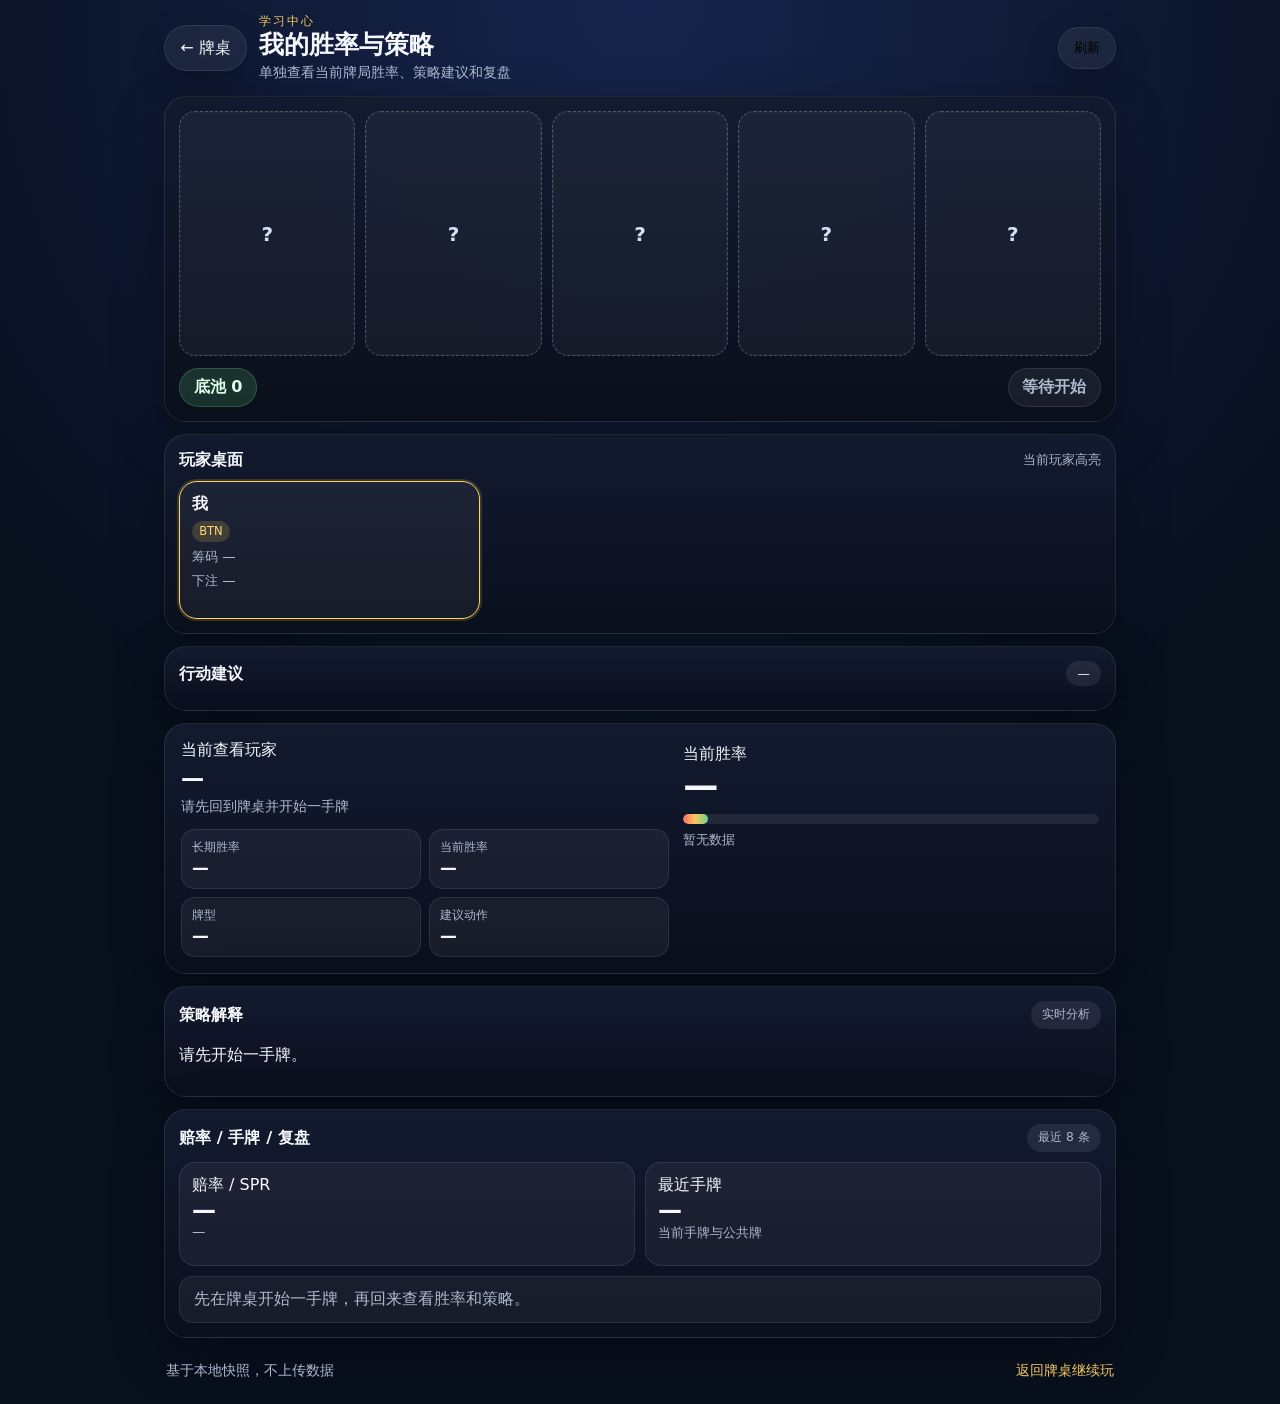
==== advisor.html @ 9787a65c "feat: add dedicated advisor page and learn hub" ====
<!doctype html>
<html lang="zh-Hans">
<head>
  <meta charset="utf-8">
  <meta name="viewport" content="width=device-width, initial-scale=1, maximum-scale=1, viewport-fit=cover">
  <meta name="theme-color" content="#08101e">
  <title>我的胜率与策略 · Feltwise</title>
  <link rel="stylesheet" href="css/advisor.css?v=2">
</head>
<body>
  <div class="app">
    <header class="topbar">
      <a class="back" href="./index.html">← 牌桌</a>
      <div class="titles">
        <div class="eyebrow">学习中心</div>
        <h1>我的胜率与策略</h1>
        <p>单独查看当前牌局胜率、策略建议和复盘</p>
      </div>
      <button id="refresh-btn" class="ghost">刷新</button>
    </header>

    <section class="board card">
      <div class="board-top">
        <div class="slot-group" id="community-slots"></div>
      </div>
      <div class="board-bottom">
        <span class="chip" id="pot-chip">底池 0</span>
        <span class="chip chip-soft" id="phase-chip">等待开始</span>
      </div>
    </section>

    <section class="players card">
      <div class="section-head">
        <h2>玩家桌面</h2>
        <span class="hint">当前玩家高亮</span>
      </div>
      <div id="player-grid" class="player-grid"></div>
    </section>

    <section class="actions card">
      <div class="section-head">
        <h2>行动建议</h2>
        <span id="confidence-pill" class="pill">—</span>
      </div>
      <div class="action-row" id="action-row"></div>
    </section>

    <section class="hero card">
      <div class="hero-left">
        <div class="label">当前查看玩家</div>
        <div id="player-name" class="player-name">—</div>
        <div id="player-meta" class="meta">请先回到牌桌并开始一手牌</div>
        <div class="mini-stats">
          <div><span>长期胜率</span><b id="long-winrate">—</b></div>
          <div><span>当前胜率</span><b id="winrate">—</b></div>
          <div><span>牌型</span><b id="hand-name">—</b></div>
          <div><span>建议动作</span><b id="strategy-action">—</b></div>
        </div>
      </div>
      <div class="hero-right">
        <div class="label">当前胜率</div>
        <div id="winrate-big" class="big">—</div>
        <div class="bar"><i id="winbar"></i></div>
        <div id="equity-text" class="hint">等待局面数据</div>
      </div>
    </section>

    <section class="card detail-card">
      <div class="section-head">
        <h2>策略解释</h2>
        <span class="pill muted">实时分析</span>
      </div>
      <p id="reason-text" class="detail-text">请先开始一手牌。</p>
    </section>

    <section class="card detail-card">
      <div class="section-head">
        <h2>赔率 / 手牌 / 复盘</h2>
        <span class="pill muted">最近 8 条</span>
      </div>
      <div class="detail-grid">
        <div class="subcard">
          <div class="label">赔率 / SPR</div>
          <div id="odds-text" class="big small">—</div>
          <div id="board-text" class="hint">—</div>
        </div>
        <div class="subcard">
          <div class="label">最近手牌</div>
          <div id="hand-text" class="big small">—</div>
          <div class="hint">当前手牌与公共牌</div>
        </div>
      </div>
      <div id="history-list" class="history"></div>
    </section>

    <footer class="footer">
      <span>基于本地快照，不上传数据</span>
      <a href="./index.html">返回牌桌继续玩</a>
    </footer>
  </div>
  <script type="module" src="./js/advisorPage.js"></script>
</body>
</html>
---- css/advisor.css ----
:root{--bg:#08101e;--panel:#11192d;--panel2:#16213a;--panel3:#1b2947;--text:#f5f7fc;--muted:#aeb8cf;--accent:#f5c75e;--green:#67d58f;--red:#ff6b6b;--line:rgba(255,255,255,.09)}*{box-sizing:border-box}html,body{margin:0;min-height:100%;background:radial-gradient(circle at 50% 0%,#17244d 0,#08101e 54%);color:var(--text);font-family:-apple-system,BlinkMacSystemFont,"SF Pro Display",system-ui,sans-serif}a{color:inherit;text-decoration:none}.app{max-width:980px;margin:0 auto;padding:14px 14px 24px}.topbar{display:flex;align-items:center;gap:12px;justify-content:space-between;margin-bottom:14px}.back,.ghost{flex:0 0 auto;padding:.7rem .95rem;border-radius:999px;background:rgba(255,255,255,.06);border:1px solid var(--line);box-shadow:0 14px 34px rgba(0,0,0,.22)}.titles{flex:1}.eyebrow{font-size:.72rem;letter-spacing:.18em;color:var(--accent)}h1{margin:.1rem 0 .25rem;font-size:1.58rem;line-height:1.08}.titles p{margin:0;color:var(--muted);font-size:.88rem;line-height:1.45}.card{background:linear-gradient(180deg,rgba(19,27,48,.97),rgba(11,16,28,.97));border:1px solid var(--line);border-radius:22px;box-shadow:0 18px 54px rgba(0,0,0,.3)}.section-head{display:flex;justify-content:space-between;align-items:center;gap:10px;margin-bottom:10px}.section-head h2{margin:0;font-size:1.03rem}.hint{color:var(--muted);font-size:.84rem}.pill{display:inline-flex;align-items:center;gap:.35rem;padding:.34rem .7rem;border-radius:999px;background:rgba(255,255,255,.08);font-size:.77rem}.pill.muted{color:var(--muted)}.board{padding:14px;margin-bottom:12px}.board-top{display:flex;justify-content:center}.slot-group{width:100%;display:grid;grid-template-columns:repeat(5,1fr);gap:10px}.slot{aspect-ratio:.72;background:rgba(255,255,255,.04);border:1px dashed rgba(255,255,255,.24);border-radius:16px;display:flex;align-items:center;justify-content:center;color:#d6e0f3;font-weight:700;font-size:1.25rem;min-height:58px;box-shadow:inset 0 0 0 1px rgba(255,255,255,.03)}.board-bottom{display:flex;justify-content:space-between;align-items:center;margin-top:12px;gap:10px}.chip{display:inline-flex;align-items:center;justify-content:center;padding:.5rem .85rem;border-radius:999px;background:rgba(71,151,93,.25);border:1px solid rgba(112,218,149,.22);color:#ddffe9;font-weight:700}.chip-soft{background:rgba(255,255,255,.06);border-color:var(--line);color:var(--muted)}.players,.actions,.hero,.detail-card{padding:14px;margin-bottom:12px}.player-grid{display:grid;grid-template-columns:repeat(3,minmax(0,1fr));gap:10px}.player{padding:12px;border-radius:18px;background:rgba(255,255,255,.05);border:1px solid var(--line);min-height:138px;display:flex;flex-direction:column;gap:6px}.player.active{border-color:#ffd75e;box-shadow:0 0 0 2px rgba(245,199,94,.18)}.player .name{font-weight:800;font-size:1rem}.player .pos{display:inline-flex;align-self:flex-start;padding:.2rem .45rem;border-radius:999px;background:rgba(245,199,94,.18);color:#ffd86e;font-size:.72rem}.player .stack,.player .bet{color:var(--muted);font-size:.84rem}.cards{display:flex;gap:6px;margin-top:auto}.card-face{width:46px;height:66px;border-radius:10px;background:linear-gradient(180deg,#fff,#f1f1f1);color:#20283f;display:flex;align-items:center;justify-content:center;font-weight:900;box-shadow:0 7px 18px rgba(0,0,0,.18)}.card-back{width:46px;height:66px;border-radius:10px;background:repeating-linear-gradient(45deg,#4060bf 0,#4060bf 6px,#2c4080 6px,#2c4080 12px);box-shadow:0 7px 18px rgba(0,0,0,.18)}.actions .action-row{display:flex;gap:8px;flex-wrap:wrap}.action-chip{flex:1 1 120px;min-width:120px;padding:.85rem .95rem;border-radius:16px;background:rgba(255,255,255,.05);border:1px solid var(--line);display:flex;justify-content:space-between;align-items:center}.action-chip strong{font-size:1rem}.action-chip small{color:var(--muted)}.action-chip.primary{background:linear-gradient(135deg,rgba(77,130,230,.35),rgba(245,199,94,.18));border-color:rgba(255,255,255,.14)}.action-chip.good{background:rgba(103,213,143,.18)}.action-chip.bad{background:rgba(255,107,107,.16)}.hero{display:grid;grid-template-columns:1.08fr .92fr;gap:14px;padding:16px}.player-name{font-size:1.45rem;font-weight:900;margin:.16rem 0 .3rem}.meta{color:var(--muted);font-size:.88rem;line-height:1.5}.mini-stats{display:grid;grid-template-columns:repeat(2,minmax(0,1fr));gap:8px;margin-top:12px}.mini-stats div{padding:10px;border-radius:14px;background:rgba(255,255,255,.05);border:1px solid var(--line)}.mini-stats span{display:block;color:var(--muted);font-size:.72rem}.mini-stats b{display:block;margin-top:.2rem;font-size:1.05rem}.big{font-size:2.2rem;font-weight:900;letter-spacing:-.03em}.big.small{font-size:1.5rem}.hero-right{padding-top:4px}.bar{height:10px;background:rgba(255,255,255,.08);border-radius:999px;overflow:hidden;margin:.5rem 0 .4rem}.bar i{display:block;height:100%;width:6%;background:linear-gradient(90deg,#ff6b6b,#f5c75e,#67d58f);border-radius:inherit}.detail-grid{display:grid;grid-template-columns:repeat(2,minmax(0,1fr));gap:10px;margin-bottom:10px}.subcard{padding:12px;border-radius:16px;background:rgba(255,255,255,.05);border:1px solid var(--line);min-height:104px}.history{display:flex;flex-direction:column;gap:8px}.item{padding:12px 14px;border-radius:14px;background:rgba(255,255,255,.05);border:1px solid var(--line);color:var(--muted)}.item b{color:var(--text)}.footer{display:flex;justify-content:space-between;gap:10px;align-items:center;padding:12px 2px 0;color:var(--muted);font-size:.85rem}.footer a{color:var(--accent)}@media (max-width:720px){.topbar{align-items:flex-start}.hero,.detail-grid,.player-grid{grid-template-columns:1fr}.slot-group{gap:8px}.slot{min-height:50px;border-radius:14px}.player-grid{grid-template-columns:1fr 1fr}.hero{grid-template-columns:1fr}.mini-stats{grid-template-columns:repeat(2,minmax(0,1fr))}.action-chip{flex:1 1 100%;min-width:0}.footer{flex-direction:column;align-items:flex-start}}
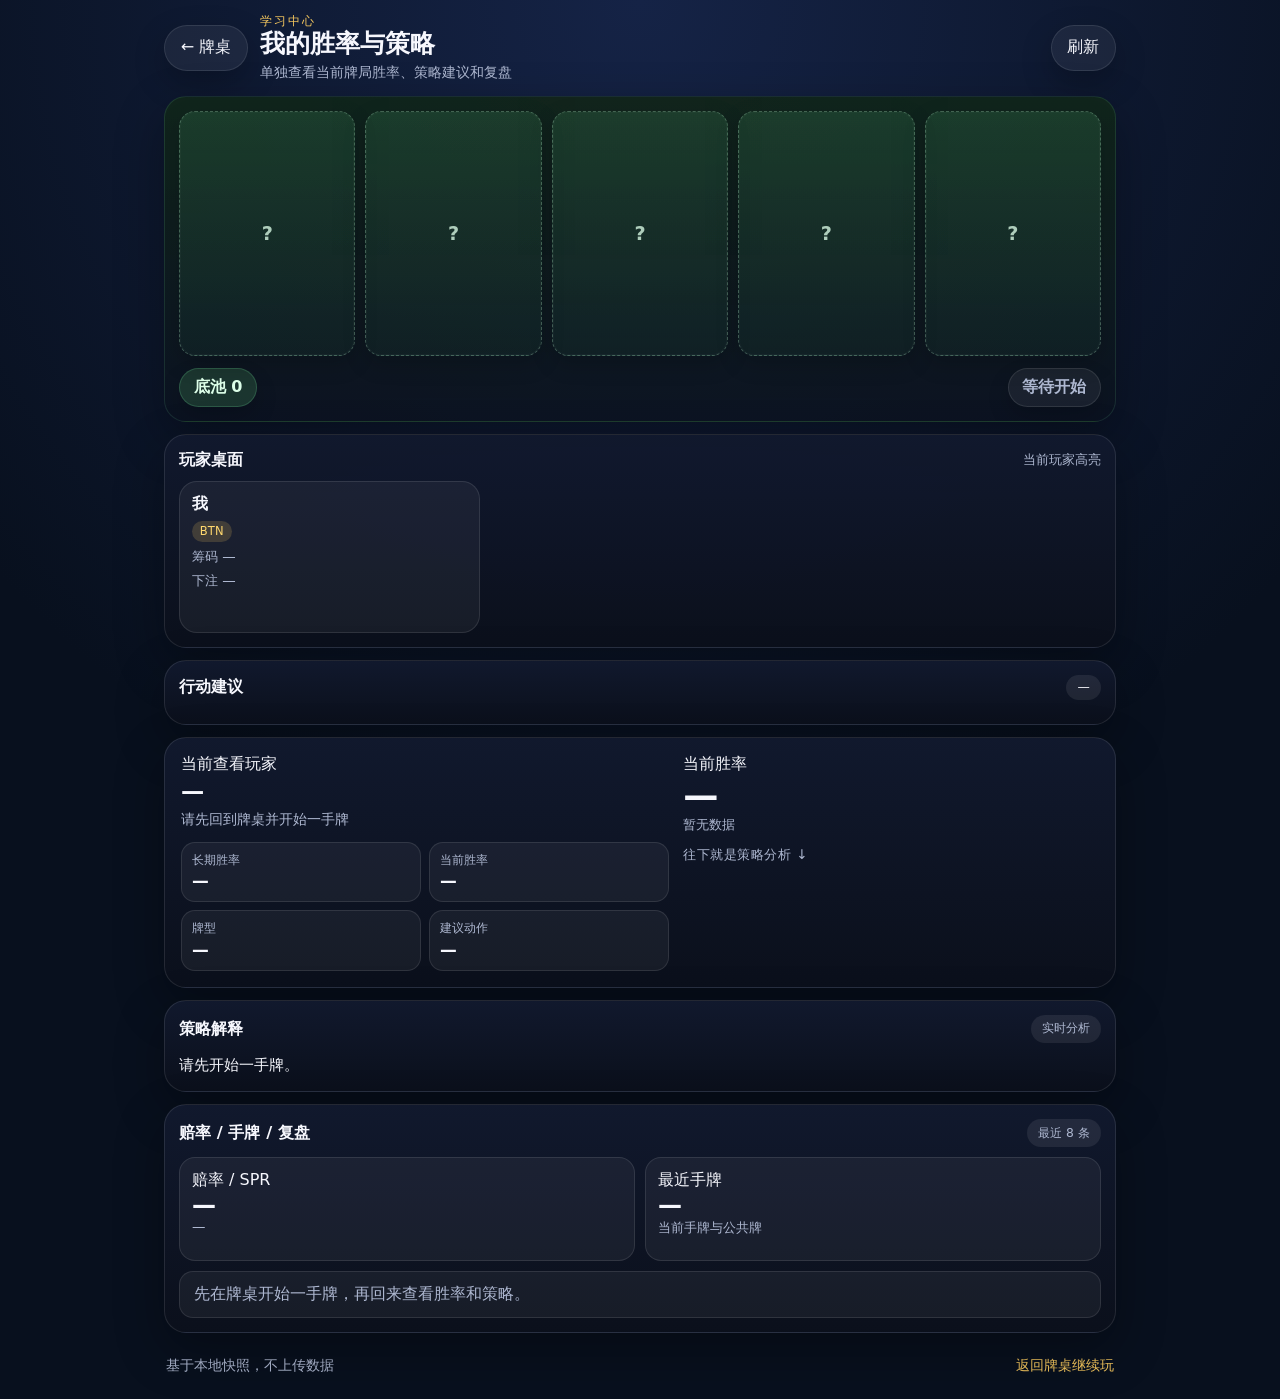
==== commit baf59589: "fix: inline live analysis and native scrolling" ====
--- a/advisor.html
+++ b/advisor.html
@@ -5,7 +5,7 @@
   <meta name="viewport" content="width=device-width, initial-scale=1, maximum-scale=1, viewport-fit=cover">
   <meta name="theme-color" content="#08101e">
   <title>我的胜率与策略 · Feltwise</title>
-  <link rel="stylesheet" href="css/advisor.css?v=2">
+  <link rel="stylesheet" href="css/advisor.css?v=3">
 </head>
 <body>
   <div class="app">
@@ -62,10 +62,11 @@
         <div id="winrate-big" class="big">—</div>
         <div class="bar"><i id="winbar"></i></div>
         <div id="equity-text" class="hint">等待局面数据</div>
+        <div class="scroll-hint">往下就是策略分析 ↓</div>
       </div>
     </section>
 
-    <section class="card detail-card">
+    <section id="strategy-section" class="card detail-card">
       <div class="section-head">
         <h2>策略解释</h2>
         <span class="pill muted">实时分析</span>
@@ -98,6 +99,6 @@
       <a href="./index.html">返回牌桌继续玩</a>
     </footer>
   </div>
-  <script type="module" src="./js/advisorPage.js"></script>
+  <script type="module" src="./js/advisorPage.js?v=3"></script>
 </body>
 </html>
--- a/css/advisor.css
+++ b/css/advisor.css
@@ -1 +1 @@
-:root{--bg:#08101e;--panel:#11192d;--panel2:#16213a;--panel3:#1b2947;--text:#f5f7fc;--muted:#aeb8cf;--accent:#f5c75e;--green:#67d58f;--red:#ff6b6b;--line:rgba(255,255,255,.09)}*{box-sizing:border-box}html,body{margin:0;min-height:100%;background:radial-gradient(circle at 50% 0%,#17244d 0,#08101e 54%);color:var(--text);font-family:-apple-system,BlinkMacSystemFont,"SF Pro Display",system-ui,sans-serif}a{color:inherit;text-decoration:none}.app{max-width:980px;margin:0 auto;padding:14px 14px 24px}.topbar{display:flex;align-items:center;gap:12px;justify-content:space-between;margin-bottom:14px}.back,.ghost{flex:0 0 auto;padding:.7rem .95rem;border-radius:999px;background:rgba(255,255,255,.06);border:1px solid var(--line);box-shadow:0 14px 34px rgba(0,0,0,.22)}.titles{flex:1}.eyebrow{font-size:.72rem;letter-spacing:.18em;color:var(--accent)}h1{margin:.1rem 0 .25rem;font-size:1.58rem;line-height:1.08}.titles p{margin:0;color:var(--muted);font-size:.88rem;line-height:1.45}.card{background:linear-gradient(180deg,rgba(19,27,48,.97),rgba(11,16,28,.97));border:1px solid var(--line);border-radius:22px;box-shadow:0 18px 54px rgba(0,0,0,.3)}.section-head{display:flex;justify-content:space-between;align-items:center;gap:10px;margin-bottom:10px}.section-head h2{margin:0;font-size:1.03rem}.hint{color:var(--muted);font-size:.84rem}.pill{display:inline-flex;align-items:center;gap:.35rem;padding:.34rem .7rem;border-radius:999px;background:rgba(255,255,255,.08);font-size:.77rem}.pill.muted{color:var(--muted)}.board{padding:14px;margin-bottom:12px}.board-top{display:flex;justify-content:center}.slot-group{width:100%;display:grid;grid-template-columns:repeat(5,1fr);gap:10px}.slot{aspect-ratio:.72;background:rgba(255,255,255,.04);border:1px dashed rgba(255,255,255,.24);border-radius:16px;display:flex;align-items:center;justify-content:center;color:#d6e0f3;font-weight:700;font-size:1.25rem;min-height:58px;box-shadow:inset 0 0 0 1px rgba(255,255,255,.03)}.board-bottom{display:flex;justify-content:space-between;align-items:center;margin-top:12px;gap:10px}.chip{display:inline-flex;align-items:center;justify-content:center;padding:.5rem .85rem;border-radius:999px;background:rgba(71,151,93,.25);border:1px solid rgba(112,218,149,.22);color:#ddffe9;font-weight:700}.chip-soft{background:rgba(255,255,255,.06);border-color:var(--line);color:var(--muted)}.players,.actions,.hero,.detail-card{padding:14px;margin-bottom:12px}.player-grid{display:grid;grid-template-columns:repeat(3,minmax(0,1fr));gap:10px}.player{padding:12px;border-radius:18px;background:rgba(255,255,255,.05);border:1px solid var(--line);min-height:138px;display:flex;flex-direction:column;gap:6px}.player.active{border-color:#ffd75e;box-shadow:0 0 0 2px rgba(245,199,94,.18)}.player .name{font-weight:800;font-size:1rem}.player .pos{display:inline-flex;align-self:flex-start;padding:.2rem .45rem;border-radius:999px;background:rgba(245,199,94,.18);color:#ffd86e;font-size:.72rem}.player .stack,.player .bet{color:var(--muted);font-size:.84rem}.cards{display:flex;gap:6px;margin-top:auto}.card-face{width:46px;height:66px;border-radius:10px;background:linear-gradient(180deg,#fff,#f1f1f1);color:#20283f;display:flex;align-items:center;justify-content:center;font-weight:900;box-shadow:0 7px 18px rgba(0,0,0,.18)}.card-back{width:46px;height:66px;border-radius:10px;background:repeating-linear-gradient(45deg,#4060bf 0,#4060bf 6px,#2c4080 6px,#2c4080 12px);box-shadow:0 7px 18px rgba(0,0,0,.18)}.actions .action-row{display:flex;gap:8px;flex-wrap:wrap}.action-chip{flex:1 1 120px;min-width:120px;padding:.85rem .95rem;border-radius:16px;background:rgba(255,255,255,.05);border:1px solid var(--line);display:flex;justify-content:space-between;align-items:center}.action-chip strong{font-size:1rem}.action-chip small{color:var(--muted)}.action-chip.primary{background:linear-gradient(135deg,rgba(77,130,230,.35),rgba(245,199,94,.18));border-color:rgba(255,255,255,.14)}.action-chip.good{background:rgba(103,213,143,.18)}.action-chip.bad{background:rgba(255,107,107,.16)}.hero{display:grid;grid-template-columns:1.08fr .92fr;gap:14px;padding:16px}.player-name{font-size:1.45rem;font-weight:900;margin:.16rem 0 .3rem}.meta{color:var(--muted);font-size:.88rem;line-height:1.5}.mini-stats{display:grid;grid-template-columns:repeat(2,minmax(0,1fr));gap:8px;margin-top:12px}.mini-stats div{padding:10px;border-radius:14px;background:rgba(255,255,255,.05);border:1px solid var(--line)}.mini-stats span{display:block;color:var(--muted);font-size:.72rem}.mini-stats b{display:block;margin-top:.2rem;font-size:1.05rem}.big{font-size:2.2rem;font-weight:900;letter-spacing:-.03em}.big.small{font-size:1.5rem}.hero-right{padding-top:4px}.bar{height:10px;background:rgba(255,255,255,.08);border-radius:999px;overflow:hidden;margin:.5rem 0 .4rem}.bar i{display:block;height:100%;width:6%;background:linear-gradient(90deg,#ff6b6b,#f5c75e,#67d58f);border-radius:inherit}.detail-grid{display:grid;grid-template-columns:repeat(2,minmax(0,1fr));gap:10px;margin-bottom:10px}.subcard{padding:12px;border-radius:16px;background:rgba(255,255,255,.05);border:1px solid var(--line);min-height:104px}.history{display:flex;flex-direction:column;gap:8px}.item{padding:12px 14px;border-radius:14px;background:rgba(255,255,255,.05);border:1px solid var(--line);color:var(--muted)}.item b{color:var(--text)}.footer{display:flex;justify-content:space-between;gap:10px;align-items:center;padding:12px 2px 0;color:var(--muted);font-size:.85rem}.footer a{color:var(--accent)}@media (max-width:720px){.topbar{align-items:flex-start}.hero,.detail-grid,.player-grid{grid-template-columns:1fr}.slot-group{gap:8px}.slot{min-height:50px;border-radius:14px}.player-grid{grid-template-columns:1fr 1fr}.hero{grid-template-columns:1fr}.mini-stats{grid-template-columns:repeat(2,minmax(0,1fr))}.action-chip{flex:1 1 100%;min-width:0}.footer{flex-direction:column;align-items:flex-start}}+:root{--bg:#08101e;--panel:#10192e;--panel2:#141f36;--panel3:#192744;--text:#f6f7fd;--muted:#aeb8d1;--accent:#f5c75e;--green:#6ce39c;--red:#ff6c6c;--purple:#b56cff;--line:rgba(255,255,255,.1);--shadow:0 18px 50px rgba(0,0,0,.32)}*{box-sizing:border-box}html,body{margin:0;min-height:100%;background:radial-gradient(circle at 50% 0%,#152346 0,#08101e 56%);color:var(--text);font-family:-apple-system,BlinkMacSystemFont,"SF Pro Display",system-ui,sans-serif}a{color:inherit;text-decoration:none}button{font:inherit}.app{max-width:980px;margin:0 auto;padding:14px 14px 24px}.topbar{display:flex;align-items:center;gap:12px;justify-content:space-between;margin-bottom:14px}.back,.ghost{flex:0 0 auto;padding:.72rem .98rem;border-radius:999px;background:rgba(255,255,255,.06);border:1px solid var(--line);box-shadow:0 12px 32px rgba(0,0,0,.24);color:var(--text)}.titles{flex:1}.eyebrow{font-size:.72rem;letter-spacing:.18em;color:var(--accent)}h1{margin:.1rem 0 .25rem;font-size:1.56rem;line-height:1.08}.titles p{margin:0;color:var(--muted);font-size:.88rem;line-height:1.45}.card{position:relative;background:linear-gradient(180deg,rgba(17,25,46,.98),rgba(11,16,28,.98));border:1px solid var(--line);border-radius:22px;box-shadow:var(--shadow);overflow:hidden}.card::after{content:"";position:absolute;inset:-1px;border-radius:inherit;pointer-events:none;opacity:.0;background:linear-gradient(110deg,transparent 35%,rgba(255,255,255,.12) 50%,transparent 65%);transform:translateX(-120%)}.app.live .card::after{animation:sweep 1.6s linear 1}@keyframes sweep{0%{transform:translateX(-120%);opacity:0}20%{opacity:1}100%{transform:translateX(120%);opacity:0}}.section-head{display:flex;justify-content:space-between;align-items:center;gap:10px;margin-bottom:10px}.section-head h2{margin:0;font-size:1.03rem}.hint{color:var(--muted);font-size:.84rem}.pill{display:inline-flex;align-items:center;gap:.35rem;padding:.34rem .7rem;border-radius:999px;background:rgba(255,255,255,.08);font-size:.77rem}.pill.muted{color:var(--muted)}.board{padding:14px;margin-bottom:12px;background:linear-gradient(180deg,rgba(18,38,28,.95),rgba(12,19,33,.92));border-color:rgba(118,226,166,.12)}.board-top{display:flex;justify-content:center}.slot-group{width:100%;display:grid;grid-template-columns:repeat(5,1fr);gap:10px}.slot{aspect-ratio:.72;min-height:58px;border-radius:16px;border:1px dashed rgba(197,255,215,.35);background:linear-gradient(180deg,rgba(105,234,151,.16),rgba(70,167,101,.08));display:flex;align-items:center;justify-content:center;color:#dcffe8;font-weight:800;font-size:1.2rem;box-shadow:inset 0 0 0 1px rgba(255,255,255,.03),0 8px 22px rgba(0,0,0,.18);transition:transform .18s ease,opacity .18s ease}.slot.empty{opacity:.78}.slot.filled{transform:translateY(-1px)}.board-bottom{display:flex;justify-content:space-between;align-items:center;margin-top:12px;gap:10px}.chip{display:inline-flex;align-items:center;justify-content:center;padding:.5rem .85rem;border-radius:999px;background:rgba(71,151,93,.25);border:1px solid rgba(112,218,149,.22);color:#ddffe9;font-weight:700;box-shadow:0 10px 22px rgba(0,0,0,.16)}.chip-soft{background:rgba(255,255,255,.06);border-color:var(--line);color:var(--muted)}.players,.actions,.hero,.detail-card{padding:14px;margin-bottom:12px}.player-grid{display:grid;grid-template-columns:repeat(3,minmax(0,1fr));gap:10px}.player{position:relative;padding:12px;border-radius:18px;background:rgba(255,255,255,.05);border:1px solid var(--line);min-height:152px;display:flex;flex-direction:column;gap:6px;overflow:hidden;transition:transform .18s ease,border-color .18s ease,box-shadow .18s ease,background .18s ease}.player.active{border-color:#ffd75e;background:linear-gradient(180deg,rgba(255,212,98,.08),rgba(255,255,255,.05));box-shadow:0 0 0 2px rgba(245,199,94,.18),0 14px 24px rgba(0,0,0,.14);transform:translateY(-1px)}.player .name{font-weight:850;font-size:1rem;white-space:nowrap;overflow:hidden;text-overflow:ellipsis}.player .pos{display:inline-flex;align-self:flex-start;padding:.22rem .48rem;border-radius:999px;background:rgba(245,199,94,.18);color:#ffd86e;font-size:.72rem;letter-spacing:.02em}.player .stack,.player .bet{color:var(--muted);font-size:.84rem}.player .bet{margin-bottom:2px}.cards{display:flex;gap:6px;margin-top:auto}.card-face,.card-back{width:46px;height:66px;border-radius:10px;box-shadow:0 7px 18px rgba(0,0,0,.18)}.card-face{background:linear-gradient(180deg,#fff,#f1f1f1);color:#20283f;display:flex;align-items:center;justify-content:center;font-weight:900}.card-back{background:repeating-linear-gradient(45deg,#4060bf 0,#4060bf 6px,#2c4080 6px,#2c4080 12px)}.player.active .cards{animation:cardFloat 2.2s ease-in-out infinite}@keyframes cardFloat{0%,100%{transform:translateY(0)}50%{transform:translateY(-1px)}}.actions .action-row{display:flex;gap:8px;flex-wrap:wrap}.action-chip{flex:1 1 120px;min-width:120px;padding:.82rem .95rem;border-radius:16px;background:rgba(255,255,255,.05);border:1px solid var(--line);display:flex;justify-content:space-between;align-items:center;transition:transform .18s ease,box-shadow .18s ease,border-color .18s ease,background .18s ease;will-change:transform}.action-chip strong{display:block;font-size:.98rem}.action-chip small{display:block;color:var(--muted);margin-top:.14rem;font-size:.72rem}.action-chip span{color:rgba(255,255,255,.65);font-size:1rem}.action-chip.primary{background:linear-gradient(135deg,rgba(77,130,230,.34),rgba(245,199,94,.18))}.action-chip.good{background:rgba(103,213,143,.18)}.action-chip.bad{background:rgba(255,107,107,.16)}.action-chip.active{border-color:rgba(255,255,255,.2);box-shadow:0 0 0 2px rgba(255,255,255,.08),0 12px 20px rgba(0,0,0,.14);transform:translateY(-1px) scale(1.01)}.hero{display:grid;grid-template-columns:1.08fr .92fr;gap:14px;padding:16px}.player-name{font-size:1.45rem;font-weight:900;margin:.16rem 0 .3rem;letter-spacing:-.02em}.meta{color:var(--muted);font-size:.88rem;line-height:1.5}.mini-stats{display:grid;grid-template-columns:repeat(2,minmax(0,1fr));gap:8px;margin-top:12px}.mini-stats div{padding:10px;border-radius:14px;background:rgba(255,255,255,.05);border:1px solid var(--line)}.mini-stats span{display:block;color:var(--muted);font-size:.72rem}.mini-stats b{display:block;margin-top:.2rem;font-size:1.05rem}.big{font-size:2.2rem;font-weight:900;letter-spacing:-.03em}.big.small{font-size:1.5rem}.scroll-hint{margin-top:12px;color:var(--muted);font-size:.84rem;letter-spacing:.04em}.scroll-hint::after{content:' ';}.detail-text{margin:0;color:var(--text);font-size:.96rem;line-height:1.6}.detail-grid{display:grid;grid-template-columns:repeat(2,minmax(0,1fr));gap:10px;margin-bottom:10px}.subcard{padding:12px;border-radius:16px;background:rgba(255,255,255,.05);border:1px solid var(--line);min-height:104px}.history{display:flex;flex-direction:column;gap:8px}.item{padding:12px 14px;border-radius:14px;background:rgba(255,255,255,.05);border:1px solid var(--line);color:var(--muted);will-change:transform,opacity}.item b{color:var(--text)}.footer{display:flex;justify-content:space-between;gap:10px;align-items:center;padding:12px 2px 0;color:var(--muted);font-size:.85rem}.footer a{color:var(--accent)}@media (max-width:720px){.topbar{align-items:flex-start}.hero,.detail-grid,.player-grid{grid-template-columns:1fr}.slot-group{gap:8px}.slot{min-height:50px;border-radius:14px}.player-grid{grid-template-columns:repeat(3,minmax(0,1fr))}.hero{grid-template-columns:1fr}.mini-stats{grid-template-columns:repeat(2,minmax(0,1fr))}.action-chip{flex:1 1 calc(50% - 4px);min-width:0}.footer{flex-direction:column;align-items:flex-start}.back,.ghost{padding:.62rem .85rem}}@media (prefers-reduced-motion:reduce){*,*::before,*::after{animation:none!important;transition:none!important;scroll-behavior:auto!important}}
